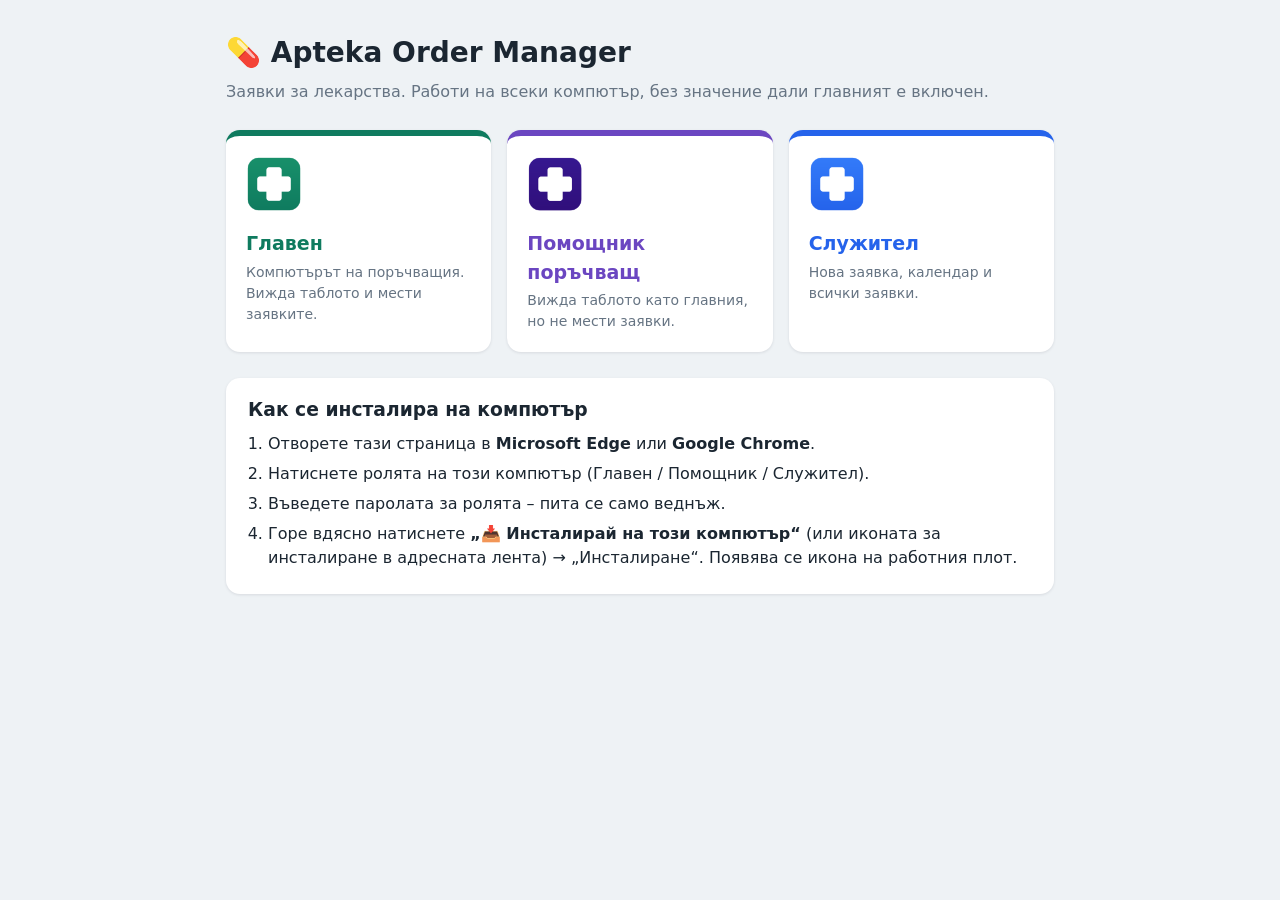
==== index.html @ 25b23716 "Облачна версия на Apteka Order Manager (Supabase + GitHub Pages) Co-Authored-By: Claude Opus 5.5 <no" ====
<!doctype html>
<html lang="bg">
<head>
<meta charset="utf-8">
<meta name="viewport" content="width=device-width, initial-scale=1">
<title>Apteka Order Manager</title>
<link rel="icon" href="icons/zayavki.ico">
<meta name="theme-color" content="#0f7b5f">
<style>
  :root { --bg: #eef2f5; --panel: #fff; --text: #1b2631; --muted: #667483; --line: #dde3e9; }
  * { box-sizing: border-box; }
  body { margin: 0; font: 16px/1.5 "Segoe UI", system-ui, -apple-system, sans-serif; background: var(--bg); color: var(--text); }
  main { max-width: 860px; margin: 0 auto; padding: 32px 16px 48px; }
  h1 { margin: 0 0 6px; font-size: 28px; }
  .sub { color: var(--muted); margin: 0 0 26px; }
  .roles { display: grid; grid-template-columns: repeat(3, minmax(0, 1fr)); gap: 16px; }
  a.role { display: block; background: var(--panel); border-radius: 14px; padding: 20px; text-decoration: none; color: inherit;
    border-top: 6px solid var(--c); box-shadow: 0 1px 3px rgba(16,24,40,.1); transition: transform .1s; }
  a.role:hover { transform: translateY(-2px); box-shadow: 0 6px 18px rgba(16,24,40,.14); }
  a.role img { width: 56px; height: 56px; border-radius: 12px; }
  a.role h2 { margin: 10px 0 4px; font-size: 19px; color: var(--c); }
  a.role p { margin: 0; color: var(--muted); font-size: 14px; }
  .steps { background: var(--panel); border-radius: 14px; padding: 18px 22px; margin-top: 26px; box-shadow: 0 1px 3px rgba(16,24,40,.1); }
  .steps h3 { margin: 0 0 8px; }
  .steps ol { margin: 0; padding-left: 20px; }
  .steps li { margin: 6px 0; }
  @media (max-width: 700px) { .roles { grid-template-columns: 1fr; } }
</style>
</head>
<body>
<main>
  <h1>💊 Apteka Order Manager</h1>
  <p class="sub">Заявки за лекарства. Работи на всеки компютър, без значение дали главният е включен.</p>

  <div class="roles">
    <a class="role" href="glaven/" style="--c:#0f7b5f">
      <img src="icons/icon-192.png" alt="">
      <h2>Главен</h2>
      <p>Компютърът на поръчващия. Вижда таблото и мести заявките.</p>
    </a>
    <a class="role" href="pomoshtnik/" style="--c:#6b46c1">
      <img src="icons/icon-192-helper.png" alt="">
      <h2>Помощник поръчващ</h2>
      <p>Вижда таблото като главния, но не мести заявки.</p>
    </a>
    <a class="role" href="sluzhitel/" style="--c:#2563eb">
      <img src="icons/icon-192-blue.png" alt="">
      <h2>Служител</h2>
      <p>Нова заявка, календар и всички заявки.</p>
    </a>
  </div>

  <div class="steps">
    <h3>Как се инсталира на компютър</h3>
    <ol>
      <li>Отворете тази страница в <b>Microsoft Edge</b> или <b>Google Chrome</b>.</li>
      <li>Натиснете ролята на този компютър (Главен / Помощник / Служител).</li>
      <li>Въведете паролата за ролята – пита се само веднъж.</li>
      <li>Горе вдясно натиснете <b>„📥 Инсталирай на този компютър“</b>
        (или иконата за инсталиране в адресната лента) → „Инсталиране“.
        Появява се икона на работния плот.</li>
    </ol>
  </div>
</main>
</body>
</html>
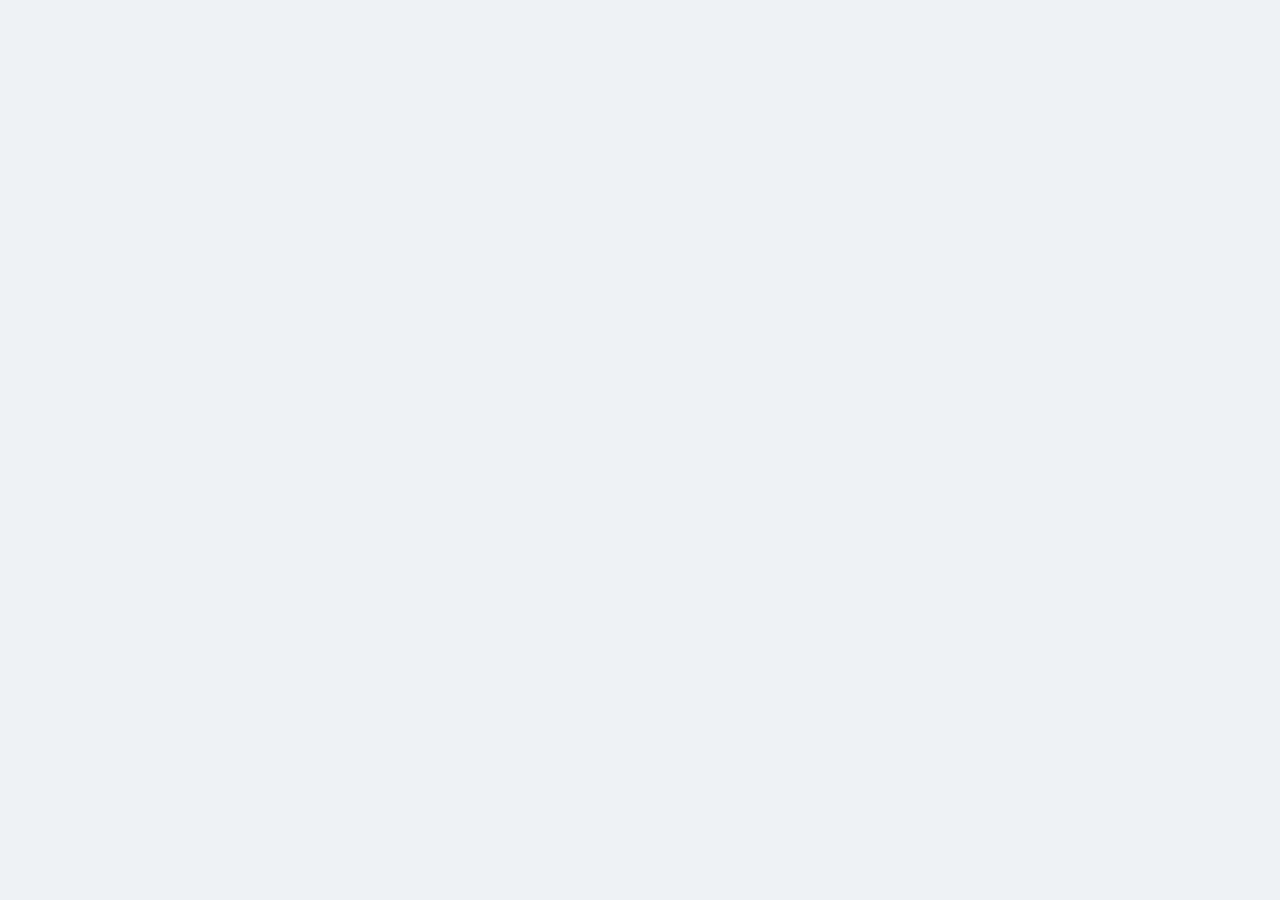
==== commit 7fc2bb71: "Една икона; всеки си прави име и парола, Главният одобрява и дава роля Co-Authored-By: Claude Opus 5" ====
--- a/index.html
+++ b/index.html
@@ -5,62 +5,16 @@
 <meta name="viewport" content="width=device-width, initial-scale=1">
 <title>Apteka Order Manager</title>
 <link rel="icon" href="icons/zayavki.ico">
+<link rel="manifest" href="manifest.webmanifest">
+<link rel="apple-touch-icon" href="icons/apple-touch-icon.png">
 <meta name="theme-color" content="#0f7b5f">
-<style>
-  :root { --bg: #eef2f5; --panel: #fff; --text: #1b2631; --muted: #667483; --line: #dde3e9; }
-  * { box-sizing: border-box; }
-  body { margin: 0; font: 16px/1.5 "Segoe UI", system-ui, -apple-system, sans-serif; background: var(--bg); color: var(--text); }
-  main { max-width: 860px; margin: 0 auto; padding: 32px 16px 48px; }
-  h1 { margin: 0 0 6px; font-size: 28px; }
-  .sub { color: var(--muted); margin: 0 0 26px; }
-  .roles { display: grid; grid-template-columns: repeat(3, minmax(0, 1fr)); gap: 16px; }
-  a.role { display: block; background: var(--panel); border-radius: 14px; padding: 20px; text-decoration: none; color: inherit;
-    border-top: 6px solid var(--c); box-shadow: 0 1px 3px rgba(16,24,40,.1); transition: transform .1s; }
-  a.role:hover { transform: translateY(-2px); box-shadow: 0 6px 18px rgba(16,24,40,.14); }
-  a.role img { width: 56px; height: 56px; border-radius: 12px; }
-  a.role h2 { margin: 10px 0 4px; font-size: 19px; color: var(--c); }
-  a.role p { margin: 0; color: var(--muted); font-size: 14px; }
-  .steps { background: var(--panel); border-radius: 14px; padding: 18px 22px; margin-top: 26px; box-shadow: 0 1px 3px rgba(16,24,40,.1); }
-  .steps h3 { margin: 0 0 8px; }
-  .steps ol { margin: 0; padding-left: 20px; }
-  .steps li { margin: 6px 0; }
-  @media (max-width: 700px) { .roles { grid-template-columns: 1fr; } }
-</style>
+<meta name="mobile-web-app-capable" content="yes">
+<meta name="apple-mobile-web-app-capable" content="yes">
+<meta name="apple-mobile-web-app-title" content="Заявки">
+<link rel="stylesheet" href="app.css">
 </head>
 <body>
-<main>
-  <h1>💊 Apteka Order Manager</h1>
-  <p class="sub">Заявки за лекарства. Работи на всеки компютър, без значение дали главният е включен.</p>
-
-  <div class="roles">
-    <a class="role" href="glaven/" style="--c:#0f7b5f">
-      <img src="icons/icon-192.png" alt="">
-      <h2>Главен</h2>
-      <p>Компютърът на поръчващия. Вижда таблото и мести заявките.</p>
-    </a>
-    <a class="role" href="pomoshtnik/" style="--c:#6b46c1">
-      <img src="icons/icon-192-helper.png" alt="">
-      <h2>Помощник поръчващ</h2>
-      <p>Вижда таблото като главния, но не мести заявки.</p>
-    </a>
-    <a class="role" href="sluzhitel/" style="--c:#2563eb">
-      <img src="icons/icon-192-blue.png" alt="">
-      <h2>Служител</h2>
-      <p>Нова заявка, календар и всички заявки.</p>
-    </a>
-  </div>
-
-  <div class="steps">
-    <h3>Как се инсталира на компютър</h3>
-    <ol>
-      <li>Отворете тази страница в <b>Microsoft Edge</b> или <b>Google Chrome</b>.</li>
-      <li>Натиснете ролята на този компютър (Главен / Помощник / Служител).</li>
-      <li>Въведете паролата за ролята – пита се само веднъж.</li>
-      <li>Горе вдясно натиснете <b>„📥 Инсталирай на този компютър“</b>
-        (или иконата за инсталиране в адресната лента) → „Инсталиране“.
-        Появява се икона на работния плот.</li>
-    </ol>
-  </div>
-</main>
+<script src="https://cdn.jsdelivr.net/npm/@supabase/supabase-js@2.79.0/dist/umd/supabase.js"></script>
+<script src="app.js"></script>
 </body>
 </html>
--- a/app.css
+++ b/app.css
@@ -0,0 +1,164 @@
+:root {
+  --bg: #eef2f5; --panel: #fff; --text: #1b2631; --muted: #667483; --line: #dde3e9; --soft: #f5f7f9;
+  --brand: #0f7b5f; --brand-dark: #0a5f49; --brand-soft: #e3f3ed; --danger: #c53030;
+  --new: #e8590c; --ordered: #1c64d8; --arrived: #7b3fd1; --done: #2f855a; --unavailable: #718096;
+  --shadow: 0 1px 2px rgba(16,24,40,.06), 0 1px 3px rgba(16,24,40,.08);
+  --radius: 12px;
+}
+/* Компютрите на служителите изглеждат различно (синьо) от компютъра на поръчващия (зелено) - за да personал вижда веднага кой е кой. */
+body.staff { --brand: #2563eb; --brand-dark: #1d4ed8; --brand-soft: #e8f0fe; }
+/* "Помощник поръчващ" – вижда таблото като поръчващия, но не може да мести заявки (лилаво). */
+body.helper { --brand: #6b46c1; --brand-dark: #553c9a; --brand-soft: #ede9fe; }
+* { box-sizing: border-box; }
+body { margin: 0; font: 15px/1.45 "Segoe UI", system-ui, -apple-system, sans-serif; background: var(--bg); color: var(--text); }
+button, input, textarea, select { font: inherit; color: inherit; }
+button { cursor: pointer; }
+[hidden] { display: none !important; }
+
+/* ---------- Горна лента ---------- */
+header { background: var(--brand); color: #fff; padding: 0 24px; height: 60px; display: flex; align-items: center; gap: 14px; position: sticky; top: 0; z-index: 5; }
+header h1 { font-size: 19px; margin: 0; font-weight: 700; letter-spacing: .2px; }
+header .grow { flex: 1; }
+.pill { font-size: 13px; padding: 5px 12px; border-radius: 999px; background: rgba(255,255,255,.16); display: inline-flex; align-items: center; gap: 7px; white-space: nowrap; border: 0; color: #fff; }
+button.pill:hover { background: rgba(255,255,255,.26); }
+.dot { width: 9px; height: 9px; border-radius: 50%; background: #fbd38d; }
+.dot.ok { background: #9ae6b4; }
+
+main { display: grid; grid-template-columns: 330px minmax(0, 1fr); gap: 20px; padding: 20px 24px; max-width: 1600px; margin: 0 auto; align-items: start; }
+.panel { background: var(--panel); border-radius: var(--radius); box-shadow: var(--shadow); padding: 18px; }
+
+/* ---------- Нова заявка ---------- */
+.newreq { position: sticky; top: 80px; }
+.newreq h2 { margin: 0 0 4px; font-size: 18px; }
+.newreq .sub { margin: 0 0 12px; color: var(--muted); font-size: 13px; }
+label.f { display: block; font-size: 13px; font-weight: 600; margin: 12px 0 5px; }
+label.f .opt { font-weight: 400; color: var(--muted); }
+input, textarea, select { width: 100%; padding: 9px 11px; border: 1px solid var(--line); border-radius: 8px; background: #fff; }
+input:focus, textarea:focus, select:focus { outline: 2px solid var(--brand); outline-offset: -1px; border-color: transparent; }
+textarea { resize: vertical; min-height: 56px; }
+.two { display: grid; grid-template-columns: 1fr 1fr; gap: 10px; }
+.btn { border: 1px solid var(--line); background: #fff; border-radius: 8px; padding: 9px 14px; font-weight: 600; }
+.btn:hover { background: var(--soft); }
+.btn.primary { background: var(--brand); border-color: var(--brand); color: #fff; }
+.btn.primary:hover { background: var(--brand-dark); }
+.btn.big { width: 100%; padding: 12px; font-size: 16px; margin-top: 16px; }
+.msg { font-size: 13px; margin-top: 8px; min-height: 18px; }
+.msg.err { color: var(--danger); } .msg.ok { color: var(--brand); font-weight: 600; }
+.nzok-toggle { display: flex; align-items: center; gap: 7px; font-size: 13px; font-weight: 600; margin: 14px 0 0; padding: 9px 11px; background: var(--soft); border-radius: 8px; cursor: pointer; }
+.nzok-toggle input { width: auto; }
+#nzokBox { background: var(--soft); border-radius: 8px; padding: 1px 11px 11px; margin-top: 6px; }
+.nzok-tag { display: inline-block; font-size: 11px; font-weight: 700; background: #eef4ff; color: var(--ordered); border-radius: 5px; padding: 1px 7px; margin-top: 4px; }
+
+/* ---------- Раздели ---------- */
+.bar { display: flex; align-items: center; gap: 10px; flex-wrap: wrap; margin-bottom: 16px; }
+.tabs { display: inline-flex; background: var(--panel); border-radius: 10px; padding: 4px; box-shadow: var(--shadow); }
+.tabs button { border: 0; background: none; padding: 8px 16px; border-radius: 7px; font-weight: 600; color: var(--muted); }
+.tabs button.on { background: var(--brand); color: #fff; }
+.tabs .count { font-size: 12px; opacity: .8; margin-left: 4px; }
+.search { flex: 1; min-width: 200px; max-width: 380px; margin-left: auto; box-shadow: var(--shadow); border: 0; padding: 10px 14px; border-radius: 10px; }
+
+/* ---------- Табло ---------- */
+.board { display: grid; grid-template-columns: repeat(3, minmax(0, 1fr)); gap: 16px; }
+.col { background: #e4e9ee; border-radius: var(--radius); padding: 10px; min-height: 200px; }
+.col h3 { margin: 4px 6px 10px; font-size: 15px; display: flex; align-items: center; gap: 8px; }
+.col h3 .n { margin-left: auto; font-size: 13px; background: #fff; border-radius: 999px; padding: 1px 9px; color: var(--muted); }
+.col h3 i { width: 10px; height: 10px; border-radius: 50%; display: inline-block; }
+.col .hint { font-size: 12px; color: var(--muted); margin: -6px 6px 10px; }
+.col .none { text-align: center; color: var(--muted); font-size: 13px; padding: 24px 0; }
+.card { background: #fff; border-radius: 10px; padding: 11px 12px; margin-bottom: 9px; box-shadow: var(--shadow); border-left: 4px solid var(--c); cursor: pointer; transition: transform .1s; }
+.card:hover { transform: translateY(-1px); box-shadow: 0 4px 12px rgba(16,24,40,.12); }
+.card .top { display: flex; justify-content: space-between; font-size: 12px; color: var(--muted); }
+.card .med { font-weight: 700; font-size: 15px; margin: 3px 0 2px; word-break: break-word; }
+.card .qty { font-weight: 400; color: var(--muted); }
+.card .pat { font-size: 14px; }
+.card .line { font-size: 13px; color: var(--muted); margin-top: 4px; }
+.card .exp { display: inline-block; font-size: 12px; font-weight: 600; background: #eaf1ff; color: var(--ordered); border-radius: 6px; padding: 2px 8px; margin-top: 6px; }
+.card .exp.late { background: #fdecec; color: var(--danger); }
+.card .acts { display: flex; gap: 6px; margin-top: 10px; }
+.card .acts .go { flex: 1; border: 0; border-radius: 7px; padding: 8px; font-weight: 700; color: #fff; background: var(--next); }
+.card .acts .go:hover { filter: brightness(.92); }
+.card .acts .no { border: 1px solid var(--line); background: #fff; border-radius: 7px; padding: 8px 10px; font-size: 13px; color: var(--muted); }
+.card.flash { animation: flash 2.2s ease-out; }
+@keyframes flash { 0%, 30% { background: #fff6cc; } 100% { background: #fff; } }
+
+/* ---------- Календар ---------- */
+.calhead { display: flex; align-items: center; gap: 8px; margin-bottom: 12px; flex-wrap: wrap; }
+.calhead h2 { margin: 0 6px; font-size: 18px; min-width: 160px; text-align: center; }
+.calhead .legend { margin-left: auto; font-size: 12px; color: var(--muted); }
+.calgrid { display: grid; grid-template-columns: repeat(7, minmax(0, 1fr)); gap: 1px; background: var(--line); border: 1px solid var(--line); border-radius: 10px; overflow: hidden; }
+.calgrid .wd { font-size: 12px; font-weight: 700; color: var(--muted); padding: 7px; background: var(--soft); }
+.day { background: #fff; min-height: 104px; padding: 5px; cursor: pointer; overflow: hidden; }
+.day:hover { background: #f3faf7; }
+.day.other { background: #fafbfc; }
+.day.other .d { color: #b3bcc6; }
+.day .d { font-size: 12px; font-weight: 700; display: inline-block; min-width: 24px; text-align: center; border-radius: 999px; padding: 1px 5px; }
+.day.today .d { background: var(--brand); color: #fff; }
+.ev { font-size: 12px; margin-top: 3px; padding: 2px 6px; border-radius: 5px; color: #fff; background: var(--c); white-space: nowrap; overflow: hidden; text-overflow: ellipsis; }
+.ev.exp { background: #fff; color: var(--text); border: 1px dashed var(--c); }
+.ev:hover { filter: brightness(.93); }
+.more { font-size: 11px; color: var(--muted); margin: 2px 0 0 4px; }
+
+/* ---------- Всички ---------- */
+.chips { display: flex; gap: 6px; flex-wrap: wrap; align-items: center; margin-bottom: 12px; }
+.chip { border: 1px solid var(--line); background: #fff; border-radius: 999px; padding: 5px 12px; font-size: 13px; }
+.chip.on { background: var(--text); color: #fff; border-color: var(--text); }
+.chip.day { background: var(--brand); color: #fff; border-color: var(--brand); }
+.chips a { margin-left: auto; font-size: 13px; color: var(--brand); font-weight: 600; text-decoration: none; }
+.tablewrap { overflow-x: auto; }
+table { width: 100%; border-collapse: collapse; }
+th { text-align: left; font-size: 12px; color: var(--muted); padding: 8px; border-bottom: 1px solid var(--line); white-space: nowrap; }
+td { padding: 10px 8px; border-bottom: 1px solid var(--line); vertical-align: top; font-size: 14px; }
+tbody tr { cursor: pointer; }
+tbody tr:hover { background: #f3faf7; }
+.muted { color: var(--muted); font-size: 13px; }
+.badge { display: inline-block; padding: 2px 10px; border-radius: 999px; font-size: 12px; font-weight: 700; color: #fff; background: var(--c); white-space: nowrap; }
+.empty { text-align: center; color: var(--muted); padding: 40px 0; }
+
+/* ---------- Прозорци ---------- */
+dialog { border: 0; border-radius: 14px; padding: 0; width: min(540px, 94vw); box-shadow: 0 24px 64px rgba(0,0,0,.28); max-height: 92vh; }
+dialog::backdrop { background: rgba(20,30,40,.5); }
+.dlg { padding: 22px; }
+.dlg h3 { outline: none; margin: 0 0 12px; font-size: 19px; display: flex; align-items: center; gap: 10px; flex-wrap: wrap; }
+.dlg h4 { margin: 18px 0 8px; font-size: 14px; }
+.kv { display: grid; grid-template-columns: 105px 1fr; gap: 5px 12px; font-size: 14px; background: var(--soft); border-radius: 10px; padding: 12px 14px; margin: 0; }
+.kv dt { color: var(--muted); }
+.kv dd { margin: 0; word-break: break-word; }
+.steps { display: flex; align-items: center; flex-wrap: wrap; gap: 4px; }
+.step { font-size: 12px; font-weight: 600; padding: 5px 11px; border-radius: 999px; background: var(--soft); color: var(--muted); }
+.step.done { background: var(--c); color: #fff; }
+.step.cur { outline: 2px solid var(--c); outline-offset: 2px; }
+.arrow { color: #b3bcc6; }
+.go-big { width: 100%; border: 0; border-radius: 9px; padding: 12px; font-size: 16px; font-weight: 700; color: #fff; background: var(--c); margin-top: 12px; }
+.go-big:hover { filter: brightness(.92); }
+.row { display: flex; gap: 8px; flex-wrap: wrap; align-items: center; margin-top: 8px; }
+.row select { width: auto; flex: 1; font-size: 13px; }
+.quick { display: flex; gap: 6px; margin-bottom: 6px; flex-wrap: wrap; }
+.quick button { border: 1px solid var(--line); background: #fff; border-radius: 7px; padding: 6px 12px; font-size: 13px; }
+.quick button.sel { background: var(--brand); border-color: var(--brand); color: #fff; }
+.quick button:hover { background: var(--brand-soft); border-color: var(--brand); }
+.info { font-size: 13px; background: var(--soft); border-radius: 8px; padding: 10px 12px; color: var(--muted); margin-top: 10px; }
+.hist { list-style: none; padding: 0; margin: 0; max-height: 190px; overflow: auto; }
+.hist li { padding: 8px 0; border-top: 1px solid var(--line); font-size: 13px; }
+.dlg footer { display: flex; justify-content: flex-end; gap: 8px; margin-top: 18px; }
+
+#toast { position: fixed; bottom: 22px; left: 50%; transform: translate(-50%, 16px); background: var(--text); color: #fff; padding: 12px 20px; border-radius: 10px; opacity: 0; transition: .25s; pointer-events: none; max-width: 90vw; z-index: 20; font-weight: 600; }
+#toast.show { opacity: 1; transform: translate(-50%, 0); }
+
+@media (max-width: 1100px) { main { grid-template-columns: 1fr; } .newreq { position: static; } }
+@media (max-width: 760px) {
+  header { padding: 0 12px; height: auto; min-height: 56px; flex-wrap: wrap; padding-top: 8px; padding-bottom: 8px; }
+  main { padding: 12px; }
+  .board { grid-template-columns: 1fr; }
+  .search { max-width: none; margin-left: 0; }
+  .day { min-height: 64px; } .ev { font-size: 10px; padding: 1px 3px; }
+  .calhead .legend { display: none; }
+}
+
+/* ---------- Облачна версия: вход, инсталиране, архив ---------- */
+.pill.install { background: #fff; color: var(--brand); font-weight: 700; }
+button.pill.install:hover { background: #f0f0f0; }
+#loginDlg .dlg p { margin-top: 0; }
+#loginDlg input { font-size: 17px; padding: 11px 13px; }
+.chips .links { margin-left: auto; display: flex; gap: 14px; }
+.chips .links a, .chips .links button { margin: 0; font-size: 13px; color: var(--brand); font-weight: 600; text-decoration: none; background: none; border: 0; padding: 0; }
+.offline-bar { background: #fdecec; color: var(--danger); text-align: center; font-weight: 600; padding: 8px; font-size: 14px; }
